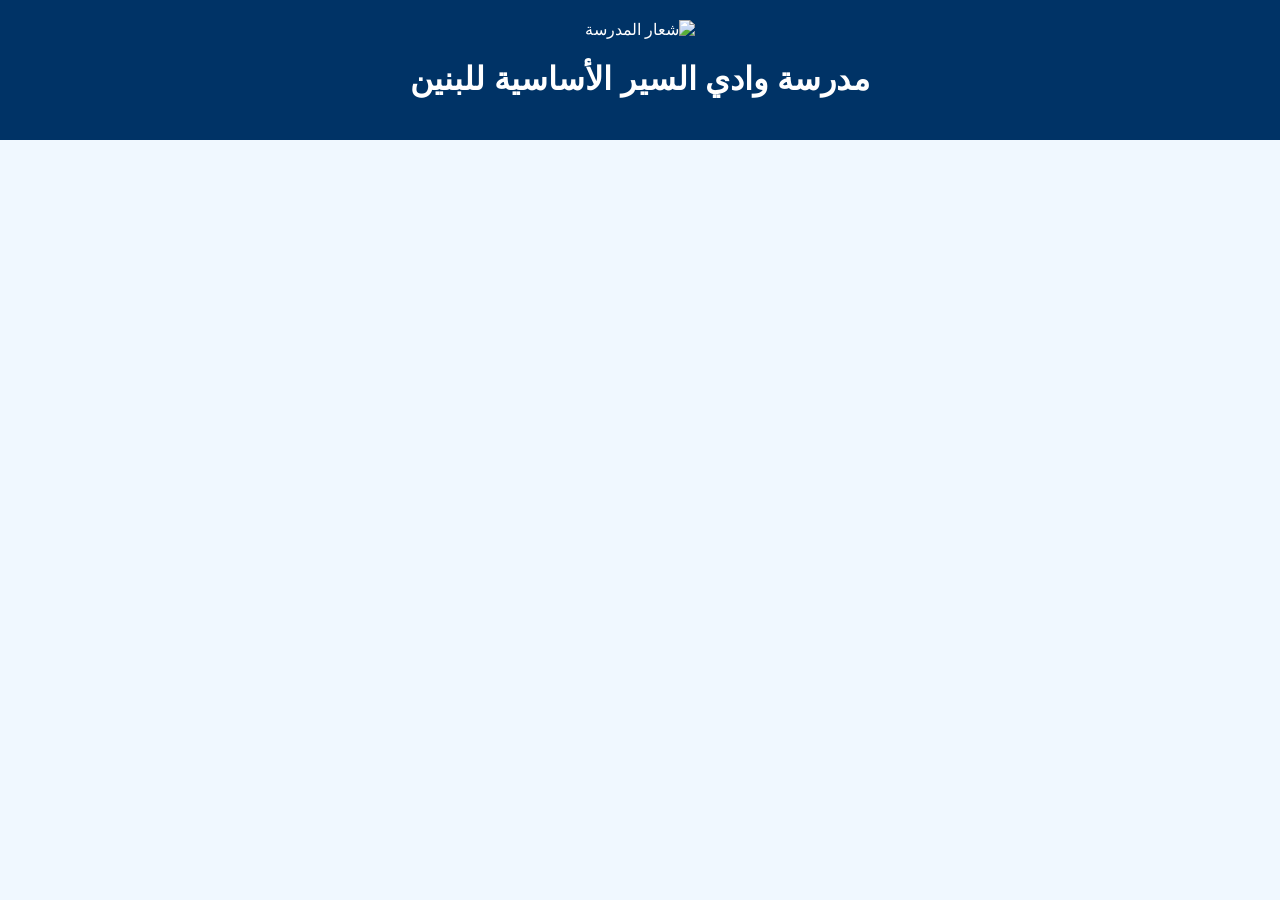
==== index.html @ 75b83f73 "Add files via upload" ====
<!DOCTYPE html>
<html lang="ar" dir="rtl">
<head>
  <meta charset="UTF-8"/>
  <meta name="viewport" content="width=device-width, initial-scale=1.0"/>
  <title>مدرسة وادي السير الأساسية للبنين</title>
  <link rel="stylesheet" href="style.css"/>
</head>
<body>
<header>
  <img src="شعار-المدرسة.png" alt="شعار المدرسة" class="logo"/>
  <h1>مدرسة وادي السير الأساسية للبنين</h1>
</header>
<main>
  <!-- محتوى الصفحة هنا (تم اختصاره للوضوح) -->
</main>
<script>
  function highlight(element) {
    document.querySelectorAll('.card').forEach(card => {
      card.classList.remove('highlighted');
    });
    element.classList.add('highlighted');
  }
</script>
</body>
</html>
---- style.css ----
body{font-family:'Tahoma',sans-serif;background-color:#f0f8ff;color:#003366;margin:0;padding:0;direction:rtl;}
header{background-color:#003366;color:#fff;padding:20px;text-align:center;}
.logo{width:100px;height:auto;cursor:pointer;}
main{padding:20px;}
.card{background:#fff;border-radius:10px;box-shadow:0 2px 6px rgba(0,0,0,0.1);margin-bottom:20px;padding:20px;transition:.3s;}
.card img{width:100%;border-radius:8px;margin-top:10px;cursor:pointer;}
.card:hover{box-shadow:0 0 15px #007bff;}
h2,h3{color:#003366;}
a{color:#0056b3;text-decoration:none;}
a:hover{text-decoration:underline;}
.clickable{cursor:pointer;}
.card.highlighted{border:2px solid #007bff;background-color:#e6f0ff;}
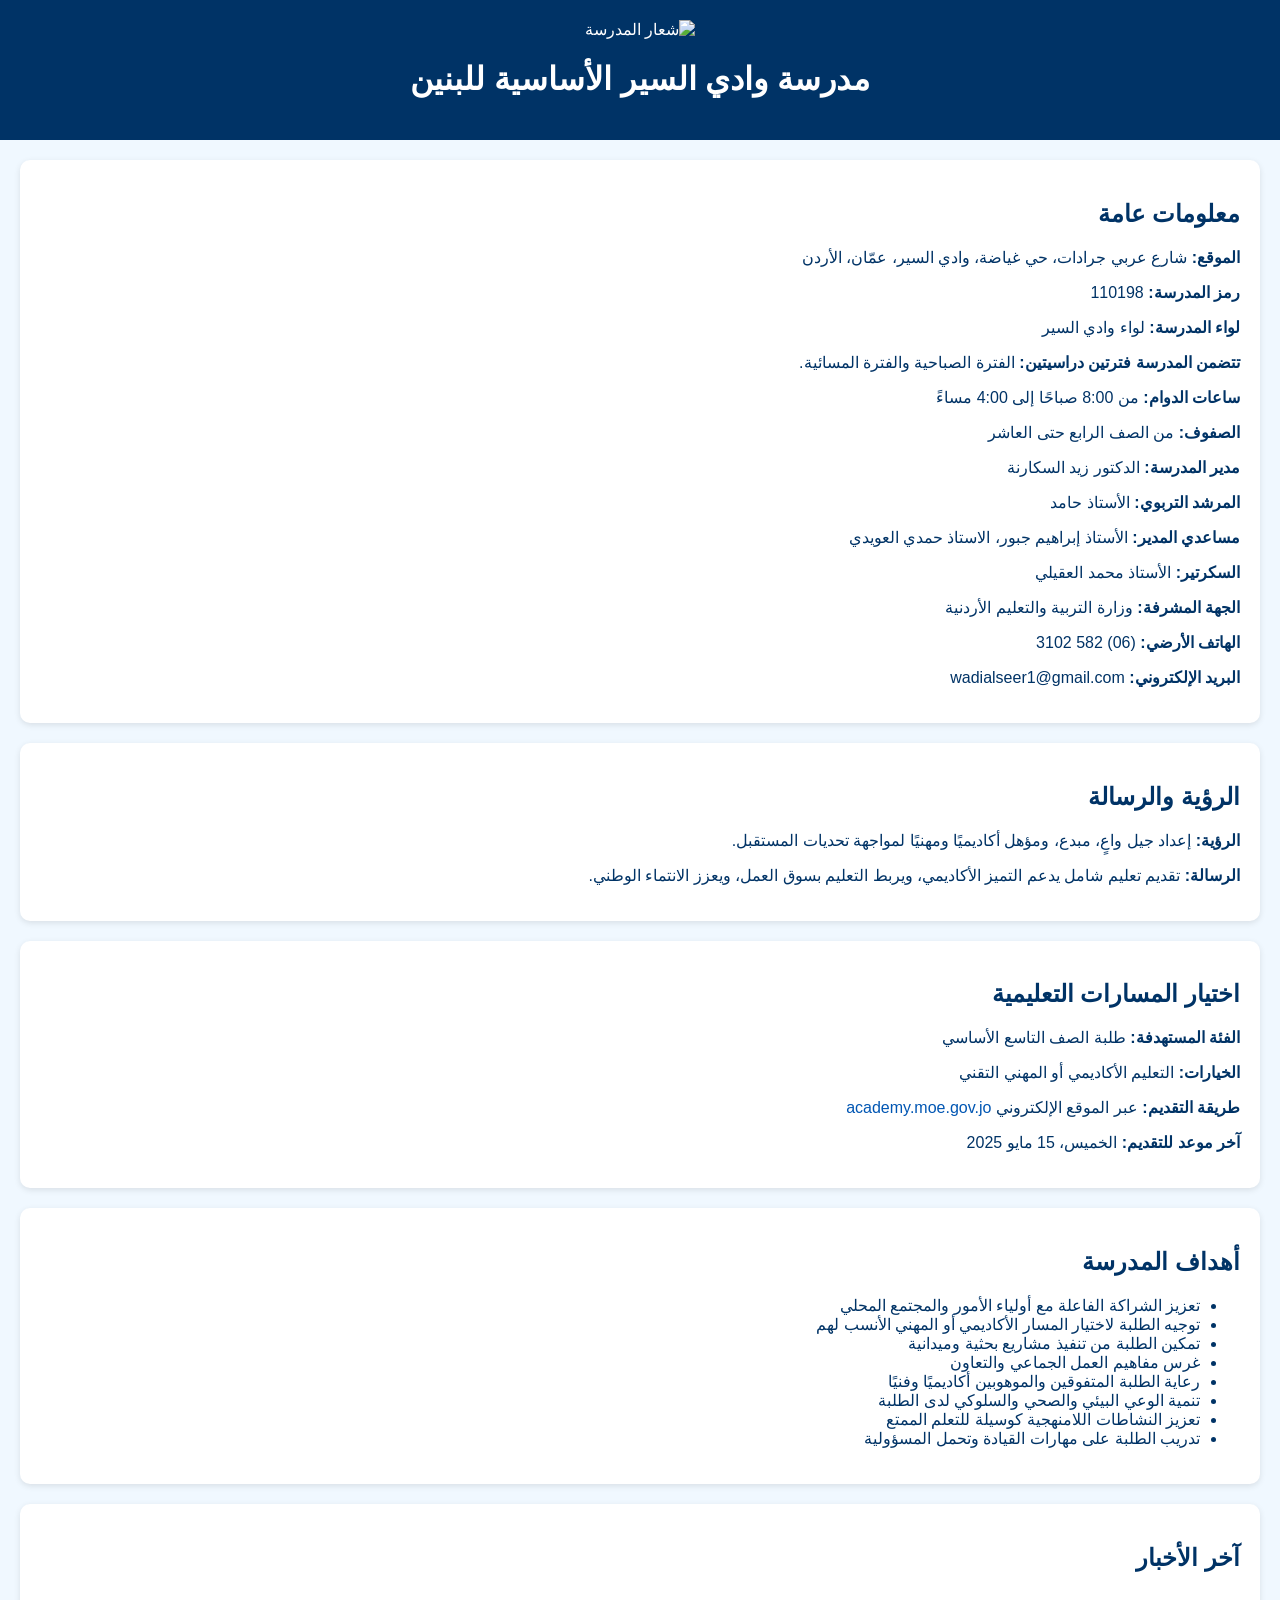
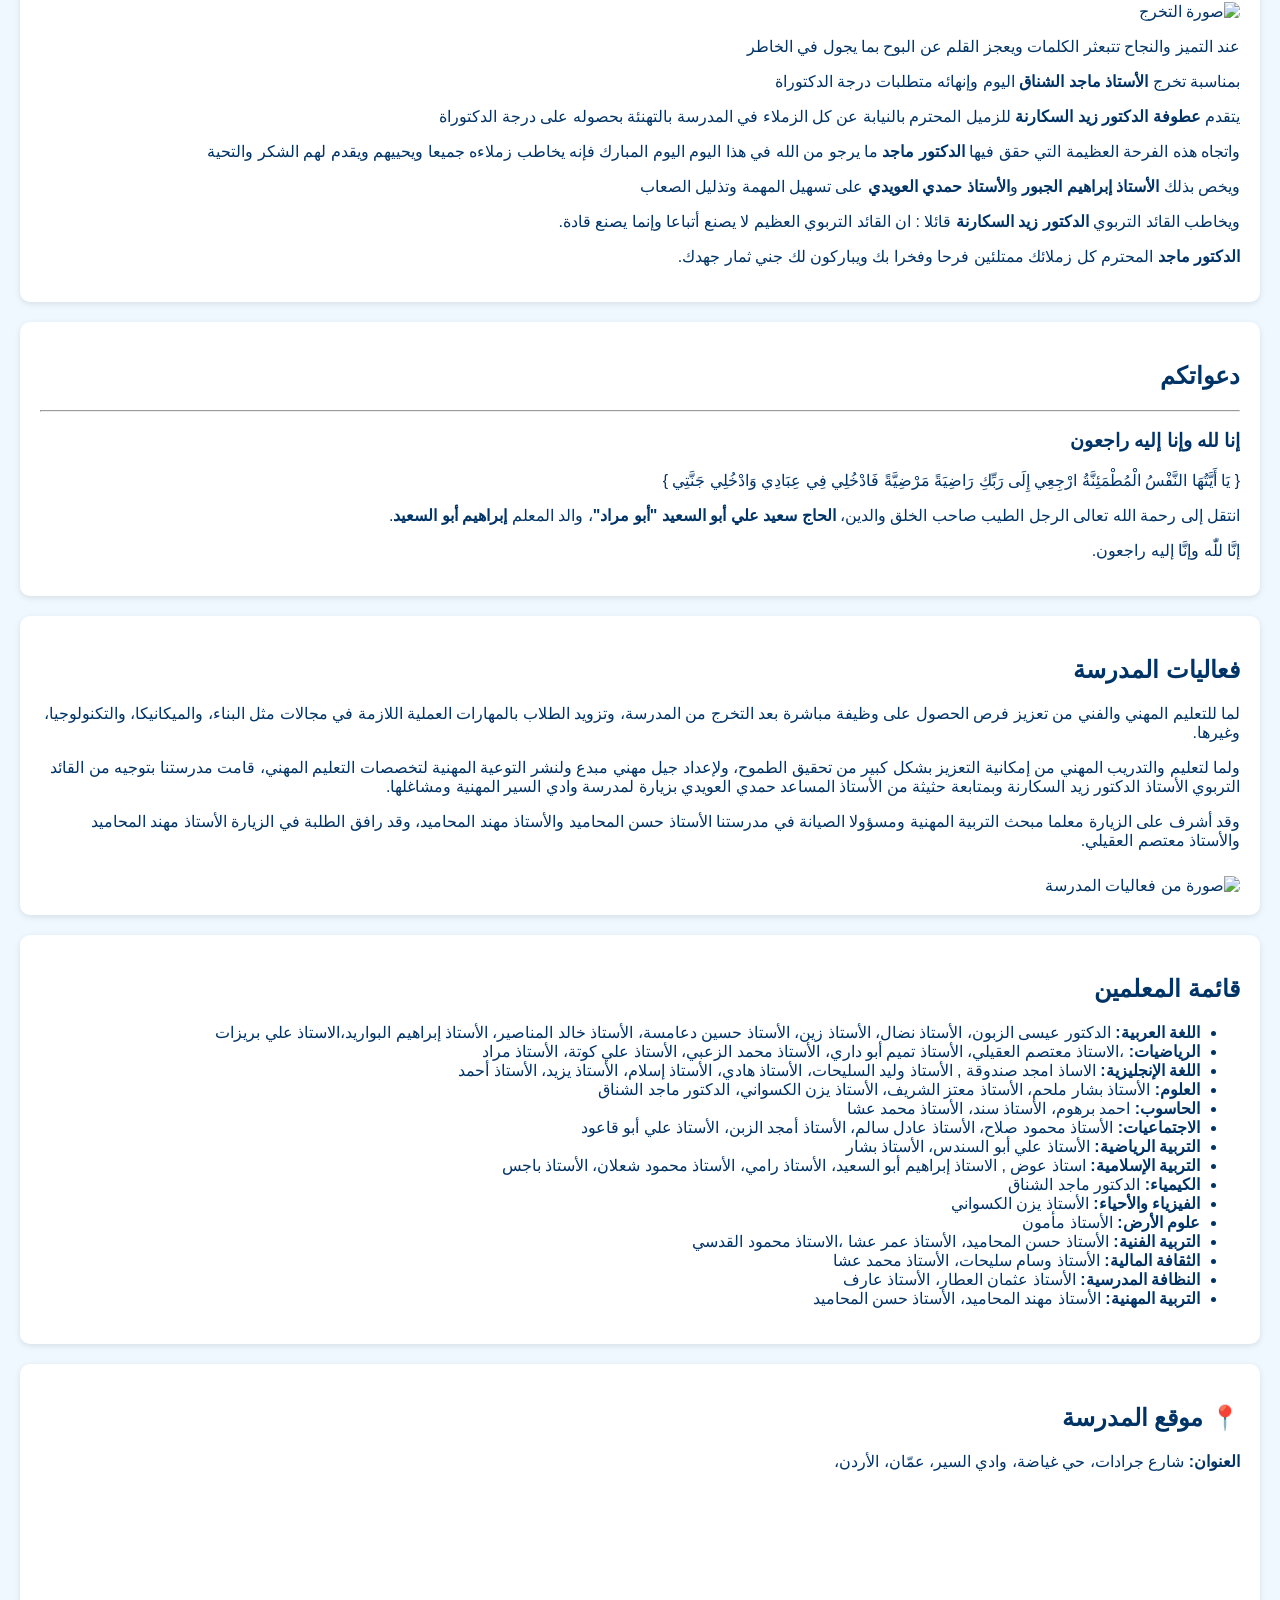
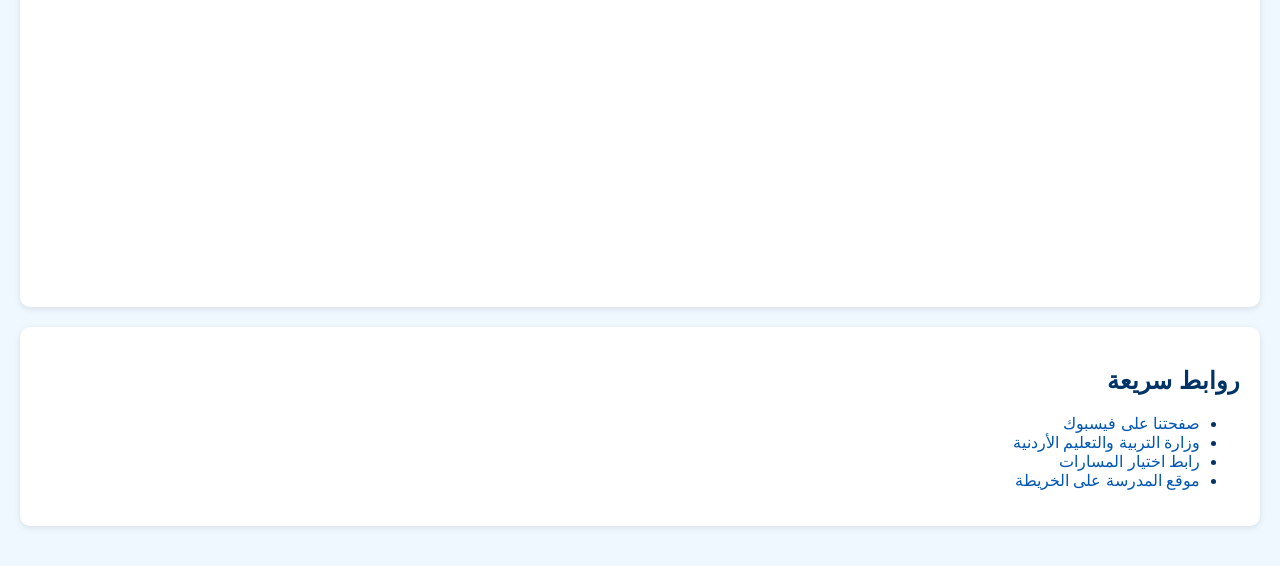
==== commit 1d3c59e1: "Update index.html" ====
--- a/index.html
+++ b/index.html
@@ -1,26 +1,176 @@
 <!DOCTYPE html>
 <html lang="ar" dir="rtl">
 <head>
-  <meta charset="UTF-8"/>
-  <meta name="viewport" content="width=device-width, initial-scale=1.0"/>
-  <title>مدرسة وادي السير الأساسية للبنين</title>
-  <link rel="stylesheet" href="style.css"/>
+    <meta charset="UTF-8"/>
+    <meta name="viewport" content="width=device-width, initial-scale=1.0"/>
+    <title>مدرسة وادي السير الأساسية للبنين</title>
+    <link rel="stylesheet" href="style.css"/>
+    <script async src="https://pagead2.googlesyndication.com/pagead/js/adsbygoogle.js?client=ca-pub-8180863817110390"
+     crossorigin="anonymous"></script>
+
 </head>
 <body>
-<header>
-  <img src="شعار-المدرسة.png" alt="شعار المدرسة" class="logo"/>
-  <h1>مدرسة وادي السير الأساسية للبنين</h1>
-</header>
-<main>
-  <!-- محتوى الصفحة هنا (تم اختصاره للوضوح) -->
-</main>
-<script>
-  function highlight(element) {
-    document.querySelectorAll('.card').forEach(card => {
-      card.classList.remove('highlighted');
-    });
-    element.classList.add('highlighted');
-  }
-</script>
+    <header> 
+        <img src="image/school_logo.png" alt="شعار المدرسة" class="logo"/>
+        <h1>مدرسة وادي السير الأساسية للبنين</h1>
+    </header>
+    <main>
+        <section class="card">
+            <h2>معلومات عامة</h2>
+            <p><strong>الموقع:</strong>  شارع عربي جرادات، حي غياضة، وادي السير، عمّان، الأردن</p> <p><strong>رمز المدرسة:</strong> 110198</p>
+            <p><strong>لواء المدرسة:</strong> لواء وادي السير</p>
+            <p><strong>تتضمن المدرسة فترتين دراسيتين:</strong> الفترة الصباحية والفترة المسائية.</p>
+            <p><strong>ساعات الدوام:</strong> من 8:00 صباحًا إلى 4:00 مساءً</p>
+            <p><strong>الصفوف:</strong> من الصف الرابع حتى العاشر</p>
+            <p><strong>مدير المدرسة:</strong> الدكتور زيد السكارنة</p>
+            <p><strong>المرشد التربوي:</strong> الأستاذ حامد</p>
+            <p><strong>مساعدي المدير:</strong>  الأستاذ إبراهيم جبور، الاستاذ حمدي العويدي</p>
+            <p><strong>السكرتير:</strong> الأستاذ محمد العقيلي </p>
+            <p><strong>الجهة المشرفة:</strong> وزارة التربية والتعليم الأردنية</p>
+            <p><strong>الهاتف الأرضي:</strong> (06) 582 3102</p>
+            <p><strong>البريد الإلكتروني:</strong> wadialseer1@gmail.com</p>
+        </section>
+
+        <section class="card">
+            <h2>الرؤية والرسالة</h2>
+            <p><strong>الرؤية:</strong> إعداد جيل واعٍ، مبدع، ومؤهل أكاديميًا ومهنيًا لمواجهة تحديات المستقبل.</p>
+            <p><strong>الرسالة:</strong> تقديم تعليم شامل يدعم التميز الأكاديمي، ويربط التعليم بسوق العمل، ويعزز الانتماء الوطني.</p>
+        </section>
+
+        <section class="card">
+            <h2>اختيار المسارات التعليمية</h2>
+            <p><strong>الفئة المستهدفة:</strong> طلبة الصف التاسع الأساسي</p>
+            <p><strong>الخيارات:</strong> التعليم الأكاديمي أو المهني التقني</p>
+            <p><strong>طريقة التقديم:</strong> عبر الموقع الإلكتروني <a href="https://academy.moe.gov.jo" target="_blank">academy.moe.gov.jo</a></p>
+            <p><strong>آخر موعد للتقديم:</strong> الخميس، 15 مايو 2025</p>
+        </section>
+
+        <section class="card">
+            <h2>أهداف المدرسة</h2>
+            <ul>
+                <li>تعزيز الشراكة الفاعلة مع أولياء الأمور والمجتمع المحلي</li>
+                <li>توجيه الطلبة لاختيار المسار الأكاديمي أو المهني الأنسب لهم</li>
+                <li>تمكين الطلبة من تنفيذ مشاريع بحثية وميدانية</li>
+                <li>غرس مفاهيم العمل الجماعي والتعاون</li>
+                <li>رعاية الطلبة المتفوقين والموهوبين أكاديميًا وفنيًا</li>
+                <li>تنمية الوعي البيئي والصحي والسلوكي لدى الطلبة</li>
+                <li>تعزيز النشاطات اللامنهجية كوسيلة للتعلم الممتع</li>
+                <li>تدريب الطلبة على مهارات القيادة وتحمل المسؤولية</li>
+            </ul>
+        </section>
+<section class="card">
+  <h2>آخر الأخبار</h2>
+    
+<img src="image/1.jpg" alt="صورة التخرج" class="graduation-img">
+
+  <p>عند التميز والنجاح تتبعثر الكلمات ويعجز القلم عن البوح بما يجول في الخاطر</p>
+
+  <p>بمناسبة تخرج <strong>الأستاذ ماجد الشناق</strong> اليوم وإنهائه متطلبات درجة الدكتوراة</p>
+
+  <p>يتقدم <strong>عطوفة الدكتور زيد السكارنة</strong> للزميل المحترم 
+  بالنيابة عن كل الزملاء في المدرسة 
+  بالتهنئة بحصوله على درجة الدكتوراة</p>
+
+  <p>واتجاه هذه الفرحة العظيمة التي حقق فيها
+  <strong>الدكتور ماجد</strong> ما يرجو من الله
+  في هذا اليوم اليوم المبارك 
+  فإنه يخاطب زملاءه جميعا ويحييهم
+  ويقدم لهم الشكر والتحية</p>
+
+  <p>ويخص بذلك <strong>الأستاذ إبراهيم الجبور</strong>
+   و<strong>الأستاذ حمدي العويدي</strong> على تسهيل المهمة وتذليل الصعاب</p>
+
+  <p>ويخاطب القائد التربوي <strong>الدكتور زيد السكارنة</strong> قائلا :
+  ان القائد التربوي العظيم لا يصنع أتباعا وإنما يصنع قادة.</p>
+
+  <p><strong>الدكتور ماجد</strong> المحترم كل زملائك ممتلئين فرحا وفخرا بك ويباركون لك جني ثمار جهدك.</p>
+</section>
+
+        <section class="card">
+  <h2>دعواتكم</h2>
+  <hr/>
+  <h3>إنا لله وإنا إليه راجعون</h3>
+  <p>{ يَا أَيَّتُهَا النَّفْسُ الْمُطْمَئِنَّةُ ارْجِعِي إِلَى رَبِّكِ رَاضِيَةً مَرْضِيَّةً فَادْخُلِي فِي عِبَادِي وَادْخُلِي جَنَّتِي }</p>
+
+  <p>انتقل إلى رحمة الله تعالى الرجل الطيب صاحب الخلق والدين، <strong>الحاج سعيد علي أبو السعيد "أبو مراد"</strong>، والد المعلم  <strong>إبراهيم أبو السعيد</strong>.</p>
+
+  <p>إنَّا للّٰه وإنَّا إليه راجعون.</p>
+        </section>
+        
+        <section class="card">
+            <h2>فعاليات المدرسة</h2>
+            <p>لما للتعليم المهني والفني من تعزيز فرص الحصول على وظيفة مباشرة بعد التخرج من المدرسة، وتزويد الطلاب بالمهارات العملية اللازمة في مجالات مثل البناء، والميكانيكا، والتكنولوجيا، وغيرها.</p>
+            <p>ولما لتعليم والتدريب المهني من إمكانية التعزيز بشكل كبير من تحقيق الطموح، ولإعداد جيل مهني مبدع ولنشر التوعية المهنية لتخصصات التعليم المهني، قامت مدرستنا بتوجيه من القائد التربوي الأستاذ الدكتور زيد السكارنة وبمتابعة حثيثة من الأستاذ المساعد حمدي العويدي بزيارة لمدرسة وادي السير المهنية ومشاغلها.</p>
+            <p>وقد أشرف على الزيارة معلما مبحث التربية المهنية ومسؤولا الصيانة في مدرستنا الأستاذ حسن المحاميد والأستاذ مهند المحاميد، وقد رافق الطلبة في الزيارة الأستاذ مهند المحاميد والأستاذ معتصم العقيلي.</p>
+            <img src="image/activity.jpg" alt="صورة من فعاليات المدرسة" class="event-image"/>
+        </section>
+
+        <section class="card">
+            <h2>قائمة المعلمين</h2>
+            <ul>
+                <li><strong>اللغة العربية:</strong> الدكتور عيسى الزبون، الأستاذ نضال، الأستاذ زين، الأستاذ حسين دعامسة، الأستاذ خالد المناصير، الأستاذ إبراهيم البواريد،الاستاذ علي بريزات</li>
+                <li><strong>الرياضيات:</strong> ،الاستاذ معتصم العقيلي، الأستاذ تميم أبو داري، الأستاذ محمد الزعبي، الأستاذ علي كوتة، الأستاذ مراد</li>
+                <li><strong>اللغة الإنجليزية:</strong>  الاساذ امجد صندوقة , الأستاذ وليد السليحات، الأستاذ هادي، الأستاذ إسلام، الأستاذ يزيد، الأستاذ أحمد</li>
+                <li><strong>العلوم:</strong> الأستاذ بشار ملحم، الأستاذ معتز الشريف، الأستاذ يزن الكسواني، الدكتور ماجد الشناق</li>
+                <li><strong>الحاسوب:</strong> احمد برهوم، الأستاذ سند، الأستاذ محمد عشا</li>
+                <li><strong>الاجتماعيات:</strong> الأستاذ محمود صلاح، الأستاذ عادل سالم، الأستاذ أمجد الزبن، الأستاذ علي أبو قاعود</li>
+                <li><strong>التربية الرياضية:</strong> الأستاذ علي أبو السندس، الأستاذ بشار</li>
+                <li><strong>التربية الإسلامية:</strong> استاذ عوض , الاستاذ إبراهيم أبو السعيد، الأستاذ رامي، الأستاذ محمود شعلان، الأستاذ باجس</li>
+                <li><strong>الكيمياء:</strong> الدكتور ماجد الشناق</li>
+                <li><strong>الفيزياء والأحياء:</strong> الأستاذ يزن الكسواني</li>
+                <li><strong>علوم الأرض:</strong> الأستاذ مأمون</li>
+                <li><strong>التربية الفنية:</strong> الأستاذ حسن المحاميد، الأستاذ عمر عشا ،الاستاذ محمود القدسي</li>
+                <li><strong>الثقافة المالية:</strong> الأستاذ وسام سليحات، الأستاذ محمد عشا</li>
+                <li><strong>النظافة المدرسية:</strong> الأستاذ عثمان العطار، الأستاذ عارف</li>
+                <li><strong>التربية المهنية:</strong> الأستاذ مهند المحاميد، الأستاذ حسن المحاميد</li>
+            </ul>
+        </section>
+
+        <section class="card">
+            <h2>📍 موقع المدرسة</h2>
+            <p><strong>العنوان:</strong> شارع جرادات، حي غياضة، وادي السير، عمّان، الأردن، </p>
+            <div style="display: flex; flex-wrap: wrap; gap: 1rem; justify-content: center; align-items: center;">
+                <iframe src="https://www.google.com/maps?q=31.954145049817463, 35.82181951238048&hl=ar&z=18&output=embed" width="100%" height="400" style="border:0; max-width: 600px;" allowfullscreen="" loading="lazy"></iframe>
+            </div>
+        </section>
+
+        <section class="card">
+            <h2>روابط سريعة</h2>
+            <ul>
+                <li><a href="https://www.facebook.com/share/1AXvUEGSRr/" target="_blank">صفحتنا على فيسبوك</a></li>
+                <li><a href="https://moe.gov.jo/" target="_blank">وزارة التربية والتعليم الأردنية</a></li>
+                <li><a href="https://academy.moe.gov.jo" target="_blank">رابط اختيار المسارات</a></li>
+                <li><a href="https://maps.app.goo.gl/SQrRKZ6mthAR5qXs7" target="_blank">موقع المدرسة على الخريطة</a></li>
+        </section>
+    </main>
+
+    <button id="goTopBtn" style="display: none;">↑</button>
+
+    <script>
+        function highlight(element) {
+            document.querySelectorAll('.card').forEach(card => {
+                card.classList.remove('highlighted');
+            });
+            element.classList.add('highlighted');
+        }
+
+        const goTopBtn = document.getElementById('goTopBtn');
+
+        goTopBtn.onclick = () => {
+            window.scrollTo({ top: 0, behavior: 'smooth' });
+        };
+
+        window.onscroll = () => {
+            if (document.documentElement.scrollTop > 300) {
+                goTopBtn.style.display = 'block';
+            } else {
+                goTopBtn.style.display = 'none';
+            }
+        };
+    </script>
 </body>
 </html>
+
+              
+                
+         
